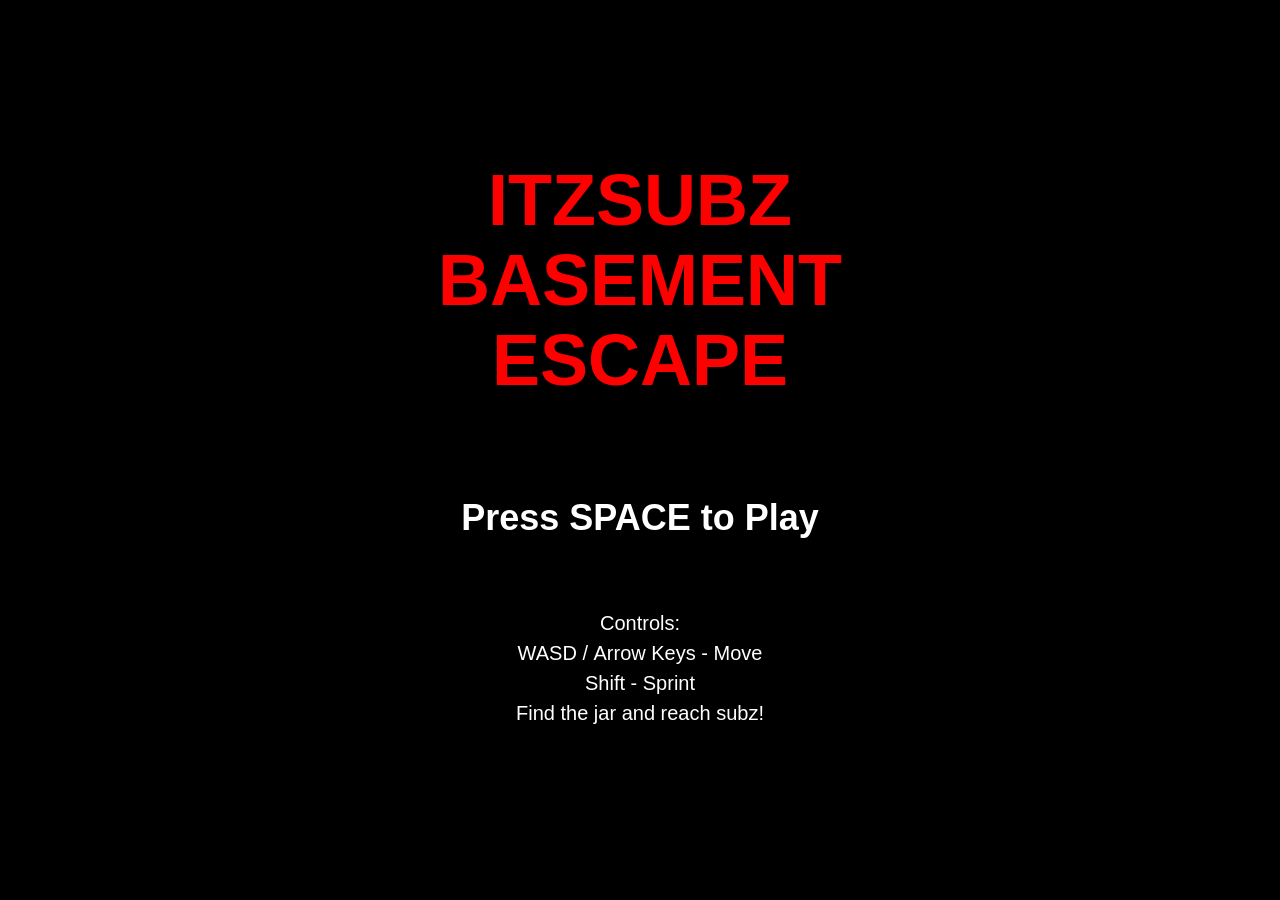
==== index.html @ 674387fd "subz super cool game" ====
<!DOCTYPE html>
<html lang="en">
<head>
    <meta charset="UTF-8">
    <meta name="viewport" content="width=device-width, initial-scale=1.0">
    <title>Itzsubz Basement Escape</title>
    <link rel="stylesheet" href="styles.css">
</head>
<body>
    <canvas id="gameCanvas"></canvas>
    <script src="game.js"></script>
</body>
</html>
---- styles.css ----
body {
    margin: 0;
    padding: 0;
    display: flex;
    justify-content: center;
    align-items: center;
    height: 100vh;
    background-color: #000;
    overflow: hidden;
}

canvas {
    width: 100vh;    /* Make width equal to viewport height for square */
    height: 100vh;   /* Fill viewport height */
    background-color: #000;
}
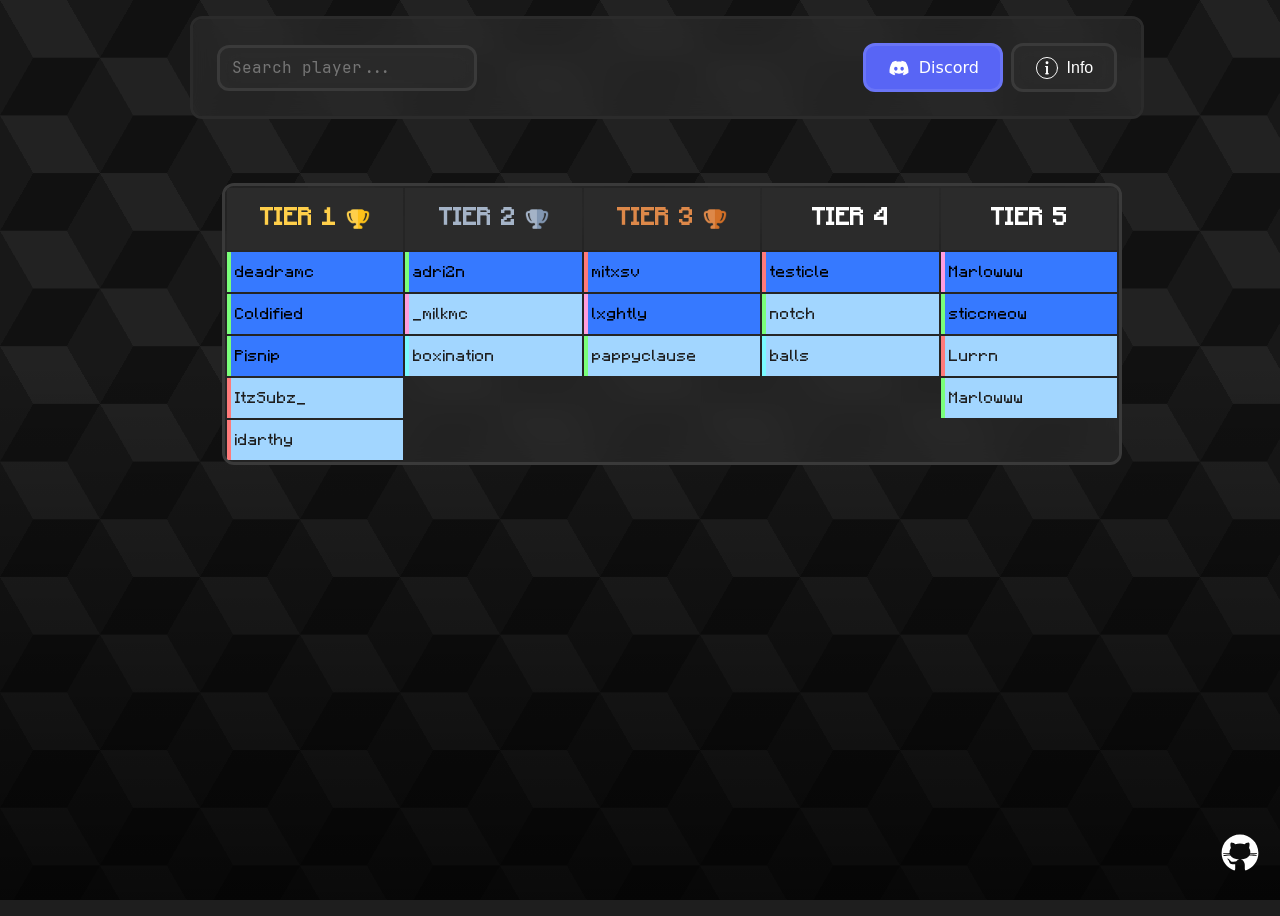
==== commit 863d13a8: "Initial commit" ====
--- a/index.html
+++ b/index.html
@@ -1,13 +1,46 @@
-<!DOCTYPE html>
-<html lang="en">
-<head>
-    <meta charset="UTF-8">
-    <meta name="viewport" content="width=device-width, initial-scale=1.0">
-    <title>Itzsubz Basement Escape</title>
-    <link rel="stylesheet" href="styles.css">
-</head>
-<body>
-    <canvas id="gameCanvas"></canvas>
-    <script src="game.js"></script>
-</body>
-</html>
+<!doctype html>
+<html lang="en">
+  <head>
+    <meta charset="UTF-8" />
+    <link rel="icon" type="image/png" href="public/favicon.png" />
+    <meta name="viewport" content="width=device-width, initial-scale=1.0" />
+    <title>Iron Vanilla Tierlist</title>
+    <link rel="stylesheet" href="style.css">
+    <style>
+      @font-face {
+        font-family: 'SearchFont';
+        src: url('public/fonts/search.woff2') format('woff2');
+      }
+      @font-face {
+        font-family: 'TableFont';
+        src: url('public/fonts/table.otf') format('opentype');
+      }
+    </style>
+  </head>
+  <body>
+    <div class="container"></div>
+    <div class="main-content">
+      <div class="header">
+        <div class="header-search-group">
+          <input id="search-input" type="text" placeholder="Search player..." />
+          <span id="error-message"></span>
+        </div>
+        <div class="header-buttons">
+          <a id="discord-btn" class="header-btn" href="https://discord.gg/TM4mq5Qzcw" target="_blank" rel="noopener">
+            <img src="public/discord.svg" alt="Discord" style="height: 24px; filter: brightness(0) invert(1);" />
+            Discord
+          </a>
+          <button id="info-btn" class="header-btn" onclick="window.showKitInfo()">
+            <img src="public/info.svg" alt="Info" style="height: 24px; filter: brightness(0) invert(1);" />
+            Info
+          </button>
+        </div>
+      </div>
+      <div id="app"></div>
+    </div>
+    <a id="github-btn" href="https://github.com/milkyV2" target="_blank" rel="noopener">
+      <img src="public/github.svg" alt="GitHub" style="height: 40px; filter: brightness(0) invert(1);" />
+    </a>
+    <script src="main.js"></script>
+  </body>
+</html>
--- a/style.css
+++ b/style.css
@@ -0,0 +1,817 @@
+:root {
+  font-family: Inter, system-ui, Avenir, Helvetica, Arial, sans-serif;
+  line-height: 1.5;
+  font-weight: 400;
+  background-color: #1e1e1e;
+  color: white;
+}
+
+body {
+  margin: 0;
+  min-width: 320px;
+  min-height: 100vh;
+  overflow-x: hidden;
+}
+
+.main-content {
+  width: 100%;
+  max-width: 900px;
+  margin: 0 auto;
+}
+
+.header {
+  width: 100%;
+  max-width: 100%;
+  margin: 0;
+  display: flex;
+  align-items: center;
+  justify-content: space-between;
+  gap: 1.5rem;
+  margin-bottom: 2rem;
+  margin-top: 1rem;
+  background: rgba(43, 43, 43, 0.7);
+  padding: 1.5rem;
+  border-radius: 12px;
+  border: 3px solid #2b2b2b;
+  backdrop-filter: blur(12px);
+  -webkit-backdrop-filter: blur(12px);
+  background-clip: padding-box;
+}
+
+.header-buttons {
+  display: flex;
+  gap: 0.5rem;
+}
+
+.header-btn {
+  padding: 0.6rem 1.3rem;
+  border-radius: 12px;
+  border: 3px solid #3a3a3a; 
+  background: rgba(43, 43, 43, 0.7);
+  color: #fff;
+  font-size: 1em;
+  cursor: pointer;
+  display: flex;
+  align-items: center;
+  gap: 0.5rem;
+  transition: background 0.2s;
+  text-decoration: none;
+  backdrop-filter: blur(12px);
+  -webkit-backdrop-filter: blur(12px);
+}
+
+.header-btn:hover {
+  background: rgba(43, 43, 43, 0.9); 
+}
+
+#app {
+  width: 100%;
+  max-width: 100%;
+  margin: 0;
+  padding: 2rem;
+  text-align: center;
+}
+
+table {
+  width: 100%;
+  max-width: 100%;
+  margin: 0 auto;
+  border-collapse: separate;
+  border-spacing: 2px;
+  background: rgba(43, 43, 43, 0.7);
+  border-radius: 12px;
+  overflow: hidden;
+  table-layout: fixed;
+  border: 3px solid #2b2b2b;
+  backdrop-filter: blur(12px);
+  -webkit-backdrop-filter: blur(12px);
+  background-clip: padding-box;
+}
+
+th {
+  padding: 0.75rem;
+  text-align: center;
+  font-size: 1.5em;
+  font-weight: bold;
+  background-color: #2b2b2b; 
+  border-bottom: 2px solid #2b2b2b; 
+  width: 20%;
+}
+
+td {
+  padding: 0.5rem; 
+  text-align: left;
+  border: none;
+  cursor: pointer;
+  transition: opacity 0.2s;
+  width: 20%;
+}
+
+td:hover {
+  opacity: 0.8;
+}
+
+/* Tier header colors */
+th:nth-child(1) { color: #ffcf4a; } /* Tier 1 - Gold */
+th:nth-child(2) { color: #a4b3c7; } /* Tier 2 - Silver */
+th:nth-child(3) { color: #dd8849; } /* Tier 3 - Bronze */
+th:nth-child(4) { color: #ffffff; } /* Tier 4 - Gray */
+th:nth-child(5) { color: #ffffff; } /* Tier 5 - Dark Gray */
+
+/* table colors */
+.tier-1 {
+  background-color: #3679ff;
+  color: black; 
+}
+
+.tier-0 {
+  background-color: #a2d6ff;
+  color: #1e1e1e;
+}
+
+table {
+  width: 100%;
+  max-width: 100%;
+  margin: 0 auto;
+  border-collapse: separate;
+  border-spacing: 2px;
+  background: rgba(53, 53, 53, 0.7); 
+  border-radius: 12px;
+  overflow: hidden;
+  table-layout: fixed;
+  border: 3px solid #2b2b2b;
+  backdrop-filter: blur(12px);
+  -webkit-backdrop-filter: blur(12px);
+  background-clip: padding-box;
+}
+
+td::before {
+  content: "";
+  display: inline-block;
+  width: 4px;
+  height: 100%;
+  background-color: transparent; 
+  position: absolute;
+  left: 0;
+  top: 0;
+}
+
+/* Region colors for the stripe */
+.region-NA::before {
+  background-color: #ff0000 !important;
+}
+
+.region-EU::before {
+  background-color: #00ff00 !important;
+}
+
+.region-AS::before {
+  background-color: #ff69b4 !important;
+}
+
+.region-OC::before {
+  background-color: #00ffff !important;
+}
+
+/* Unknown region: keep transparent (no color override needed) */
+
+td {
+  position: relative;
+  overflow: hidden;
+}
+
+.overlay {
+  position: fixed;
+  top: 0;
+  left: 0;
+  width: 100%;
+  height: 100%;
+  background: rgba(0, 0, 0, 0.7);
+  backdrop-filter: blur(5px);
+  display: none;
+  z-index: 999;
+  opacity: 0;
+  transition: opacity 0.3s ease, backdrop-filter 0.3s ease;
+}
+
+.overlay.active {
+  opacity: 1;
+  backdrop-filter: blur(10px);
+}
+
+.info-tab {
+  position: fixed;
+  top: 60%; 
+  left: 50%;
+  transform: translate(-50%, -50%);
+  background-color: #333;
+  padding: 1rem;
+  border-radius: 12px;
+  border: 3px solid #2b2b2b;
+  box-shadow: 0 12px 24px rgba(0, 0, 0, 0.5);
+  z-index: 1000;
+  display: none;
+  opacity: 0;
+  transition: all 0.4s cubic-bezier(0.175, 0.885, 0.32, 1.275);
+}
+
+.info-tab.active {
+  opacity: 1;
+  top: 50%;
+}
+
+@keyframes fadeIn {
+  from {
+    opacity: 0;
+    transform: translate(-50%, 20px);
+  }
+  to {
+    opacity: 1;
+    transform: translate(-50%, 0);
+  }
+}
+
+.info-tab {
+  position: fixed;
+  top: 50%;
+  left: 50%;
+  transform: translate(-50%, -50%);
+  background-color: #333;
+  padding: 1rem;
+  border-radius: 12px;
+  border: 3px solid #2b2b2b;
+  box-shadow: 0 12px 24px rgba(0, 0, 0, 0.5);
+  z-index: 1000;
+  display: none;
+  animation: fadeIn 0.3s ease-out;
+  font-size: 1.5em;
+  text-align: center;
+  min-width: 320px;
+  min-height: 240px;
+  backdrop-filter: blur(12px);
+  -webkit-backdrop-filter: blur(12px);
+  background-clip: padding-box;
+  line-height: 1.6; 
+}
+
+.info-tab div {
+  margin-bottom: 1rem; 
+}
+
+.info-tab img {
+  width: 128px;
+  height: 128px;
+  border-radius: 50%;
+  margin-bottom: 15px;
+  background-color: #2d2d2d;
+  border: 2px solid transparent;
+}
+
+/* i kinda messed up so ur stuck with this */
+.info-tab.region-NA img {
+  border-color: #ff0000;
+}
+
+.info-tab.region-EU img {
+  border-color: #00ff00;
+}
+
+.info-tab.region-AS img {
+  border-color: #ff69b4;
+}
+
+.info-tab.region-OC img {
+  border-color: #00ffff;
+}
+
+.info-tab div {
+  margin-bottom: 0.75rem; 
+}
+
+
+.info-tab img.kit-image {
+  border-radius: 0;
+  background-color: transparent;
+  width: 100%;
+  height: auto;
+  max-height: 100vh;
+  object-fit: contain;
+  margin: 0;
+  padding: 0;
+  border: none;
+}
+
+.info-tab {
+  background-color: transparent !important;
+  border: none !important;
+  box-shadow: none !important;
+  padding: 0 !important;
+  backdrop-filter: none !important;
+  -webkit-backdrop-filter: none !important;
+}
+
+.info-tab.kit-tab {
+  background-color: transparent !important;
+  border: none !important;
+  box-shadow: none !important;
+  padding: 0 !important;
+  backdrop-filter: none !important;
+  -webkit-backdrop-filter: none !important;
+}
+
+.info-tab.kit-tab img.kit-image {
+  border-radius: 0;
+  background-color: transparent;
+  width: 100%;
+  height: auto;
+  max-height: 100vh;
+  object-fit: contain;
+  margin: 0;
+  padding: 0;
+  border: none;
+}
+
+.region-text-NA {
+  color: white;
+  background-color: #ff0000;
+  padding: 0.15rem 0.35rem;
+  border-radius: 4px;
+  font-family: 'SearchFont', sans-serif;
+}
+
+.region-text-EU {
+  color: white;
+  background-color: #00ff00;
+  padding: 0.15rem 0.35rem;
+  border-radius: 4px;
+  font-family: 'SearchFont', sans-serif;
+}
+
+.region-text-AS {
+  color: white;
+  background-color: #ff69b4;
+  padding: 0.15rem 0.35rem;
+  border-radius: 4px;
+  font-family: 'SearchFont', sans-serif;
+}
+
+.region-text-OC {
+  color: white;
+  background-color: #00ffff;
+  padding: 0.15rem 0.35rem;
+  border-radius: 4px;
+  font-family: 'SearchFont', sans-serif;
+}
+
+.region-text-unknown {
+  color: white;
+  background-color: #2b2b2b;
+  padding: 0.15rem 0.35rem;
+  border-radius: 4px;
+  font-family: 'SearchFont', sans-serif;
+}
+
+.container {
+  width: 100%;
+  height: 100%;
+  position: fixed;
+  inset: 0;
+  z-index: -1;
+  pointer-events: none;
+  --s: 200px; 
+  --c1: #111111; 
+  --c2: #222222; 
+  --c3: #181818; 
+
+  background: repeating-conic-gradient(
+        from 30deg,
+        #0000 0 120deg,
+        var(--c3) 0 180deg
+      )
+      calc(0.5 * var(--s)) calc(0.5 * var(--s) * 0.577),
+    repeating-conic-gradient(
+      from 30deg,
+      var(--c1) 0 60deg,
+      var(--c2) 0 120deg,
+      var(--c3) 0 180deg
+    );
+  background-size: var(--s) calc(var(--s) * 0.577);
+}
+.container::after {
+  content: "";
+  position: absolute;
+  inset: 0;
+  z-index: 1;
+  pointer-events: none;
+  background: linear-gradient(to top, rgba(0,0,0,0.7) 0%, rgba(0,0,0,0.0) 60%);
+}
+
+@keyframes fadeIn {
+  from {
+    opacity: 0;
+    transform: translate(-50%, -40%);
+  }
+  to {
+    opacity: 1;
+    transform: translate(-50%, -50%);
+  }
+}
+
+
+.header-search-group {
+  display: flex;
+  align-items: center;
+  gap: 0.5rem;
+  width: 300px;
+}
+
+#search-input {
+  flex: 1;
+  padding: 0.6rem 0.75rem;
+  border-radius: 12px;
+  border: 3px solid #3a3a3a;
+  background: rgba(43, 43, 43, 0.7);
+  color: #fff;
+  font-family: 'SearchFont', sans-serif; 
+  font-size: 1em;
+  outline: none;
+  transition: border 0.2s;
+  backdrop-filter: blur(12px);
+  -webkit-backdrop-filter: blur(12px);
+  height: 100%;
+}
+
+table {
+  width: 100%;
+  max-width: 100%;
+  margin: 0 auto;
+  border-collapse: separate;
+  border-spacing: 2px;
+  background: rgba(43, 43, 43, 0.7);
+  border-radius: 12px;
+  overflow: hidden;
+  table-layout: fixed;
+  border: 3px solid #3a3a3a;
+  backdrop-filter: blur(12px);
+  -webkit-backdrop-filter: blur(12px);
+  background-clip: padding-box;
+  font-family: 'TableFont', sans-serif;
+}
+
+#discord-btn {
+  padding: 0.6rem 1.3rem;
+  border-radius: 12px; 
+  border: 3px solid #6a75f6; 
+  background: #5865F5;
+  color: #fff;
+  font-size: 1em;
+  cursor: pointer;
+  display: flex;
+  align-items: center;
+  gap: 0.5rem;
+  transition: background 0.2s;
+  text-decoration: none;
+  backdrop-filter: blur(12px);
+  -webkit-backdrop-filter: blur(12px);
+}
+
+#discord-btn:hover {
+  background: #4a55e0; 
+}
+
+#error-message {
+  color: #ff4a4a;
+  margin-left: 1rem;
+  font-size: 1em;
+  min-width: 120px;
+  display: inline-block;
+  vertical-align: middle;
+}
+
+#github-btn {
+  position: fixed;
+  bottom: 20px;
+  right: 20px;
+  background-color: transparent; 
+  padding: 0; 
+  border-radius: 0; 
+  border: none; 
+  backdrop-filter: none; 
+  -webkit-backdrop-filter: none;
+  transition: opacity 0.2s;
+  z-index: 1000;
+}
+
+#github-btn:hover {
+  opacity: 0.8;
+}
+
+
+/* Tier text styling */
+.tier-text {
+  padding: 0.1rem 0.2rem; 
+  border-radius: 3px; 
+  display: inline-block;
+  font-family: 'SearchFont', sans-serif;
+}
+
+.region-text-NA,
+.region-text-EU,
+.region-text-AS,
+.region-text-OC,
+.region-text-unknown {
+  padding: 0.1rem 0.2rem; 
+  border-radius: 3px;
+}
+
+.tier-ht1 {
+  background-color: #ffcf4a;
+  color: white;
+}
+
+.tier-lt1 {
+  background-color: #2b2b2b;
+  color: #ffcf4a;
+}
+
+.tier-ht2 {
+  background-color: #a4b3c7;
+  color: white;
+}
+
+.tier-lt2 {
+  background-color: #2b2b2b;
+  color: #a4b3c7;
+}
+
+.tier-ht3 {
+  background-color: #dd8849;
+  color: white;
+}
+
+.tier-lt3 {
+  background-color: #2b2b2b;
+  color: #dd8849;
+}
+
+.tier-lt4, .tier-lt5 {
+  background-color: #2b2b2b;
+  color: white;
+}
+
+
+.region-NA::before {
+  background-color: #ff7a7a !important; 
+}
+
+.region-EU::before {
+  background-color: #7aff7a !important; 
+}
+
+.region-AS::before {
+  background-color: #ff9dde !important; 
+}
+
+.region-OC::before {
+  background-color: #7af9ff !important; 
+}
+
+
+.region-text-NA {
+  background-color: #ff7a7a;
+}
+
+.region-text-EU {
+  background-color: #7aff7a;
+}
+
+.region-text-AS {
+  background-color: #ff9dde;
+}
+
+.region-text-OC {
+  background-color: #7af9ff;
+}
+
+
+.info-tab.region-NA img {
+  border-color: #ff7a7a;
+}
+
+.info-tab.region-EU img {
+  border-color: #7aff7a;
+}
+
+.info-tab.region-AS img {
+  border-color: #ff9dde;
+}
+
+.info-tab.region-OC img {
+  border-color: #7af9ff;
+}
+
+
+.info-tab img.kit-image {
+  border-radius: 0;
+  background-color: transparent;
+  max-width: 80%;
+  max-height: 60vh;
+  margin: 0 auto;
+  display: block;
+}
+
+.region-text-unknown {
+  color: white;
+  background-color: #2b2b2b;
+  padding: 0.15rem 0.35rem;
+  border-radius: 4px;
+  font-family: 'SearchFont', sans-serif;
+}
+
+.container {
+  width: 100%;
+  height: 100%;
+  position: fixed;
+  inset: 0;
+  z-index: -1;
+  pointer-events: none;
+  --s: 200px; 
+  --c1: #111111; 
+  --c2: #222222; 
+  --c3: #181818; 
+
+  background: repeating-conic-gradient(
+        from 30deg,
+        #0000 0 120deg,
+        var(--c3) 0 180deg
+      )
+      calc(0.5 * var(--s)) calc(0.5 * var(--s) * 0.577),
+    repeating-conic-gradient(
+      from 30deg,
+      var(--c1) 0 60deg,
+      var(--c2) 0 120deg,
+      var(--c3) 0 180deg
+    );
+  background-size: var(--s) calc(var(--s) * 0.577);
+}
+.container::after {
+  content: "";
+  position: absolute;
+  inset: 0;
+  z-index: 1;
+  pointer-events: none;
+  background: linear-gradient(to top, rgba(0,0,0,0.7) 0%, rgba(0,0,0,0.0) 60%);
+}
+
+@keyframes fadeIn {
+  from {
+    opacity: 0;
+    transform: translate(-50%, -40%);
+  }
+  to {
+    opacity: 1;
+    transform: translate(-50%, -50%);
+  }
+}
+
+
+.header-search-group {
+  display: flex;
+  align-items: center;
+  gap: 0.5rem;
+  width: 300px;
+}
+
+#search-input {
+  flex: 1;
+  padding: 0.6rem 0.75rem;
+  border-radius: 12px;
+  border: 3px solid #3a3a3a;
+  background: rgba(43, 43, 43, 0.7);
+  color: #fff;
+  font-family: 'SearchFont', sans-serif; 
+  font-size: 1em;
+  outline: none;
+  transition: border 0.2s;
+  backdrop-filter: blur(12px);
+  -webkit-backdrop-filter: blur(12px);
+  height: 100%;
+}
+
+table {
+  width: 100%;
+  max-width: 100%;
+  margin: 0 auto;
+  border-collapse: separate;
+  border-spacing: 2px;
+  background: rgba(43, 43, 43, 0.7);
+  border-radius: 12px;
+  overflow: hidden;
+  table-layout: fixed;
+  border: 3px solid #3a3a3a;
+  backdrop-filter: blur(12px);
+  -webkit-backdrop-filter: blur(12px);
+  background-clip: padding-box;
+  font-family: 'TableFont', sans-serif;
+}
+
+#discord-btn {
+  padding: 0.6rem 1.3rem;
+  border-radius: 12px; 
+  border: 3px solid #6a75f6; 
+  background: #5865F5;
+  color: #fff;
+  font-size: 1em;
+  cursor: pointer;
+  display: flex;
+  align-items: center;
+  gap: 0.5rem;
+  transition: background 0.2s;
+  text-decoration: none;
+  backdrop-filter: blur(12px);
+  -webkit-backdrop-filter: blur(12px);
+}
+
+#discord-btn:hover {
+  background: #4a55e0; 
+}
+
+#error-message {
+  color: #ff4a4a;
+  margin-left: 1rem;
+  font-size: 1em;
+  min-width: 120px;
+  display: inline-block;
+  vertical-align: middle;
+}
+
+#github-btn {
+  position: fixed;
+  bottom: 20px;
+  right: 20px;
+  background-color: transparent; 
+  padding: 0; 
+  border-radius: 0; 
+  border: none; 
+  backdrop-filter: none; 
+  -webkit-backdrop-filter: none;
+  transition: opacity 0.2s;
+  z-index: 1000;
+}
+
+#github-btn:hover {
+  opacity: 0.8;
+}
+
+
+
+.tier-text {
+  padding: 0.1rem 0.2rem; 
+  border-radius: 3px; 
+  display: inline-block;
+  font-family: 'SearchFont', sans-serif;
+}
+
+.region-text-NA,
+.region-text-EU,
+.region-text-AS,
+.region-text-OC,
+.region-text-unknown {
+  padding: 0.1rem 0.2rem; 
+  border-radius: 3px; 
+}
+
+.tier-ht1 {
+  background-color: #ffcf4a;
+  color: white;
+}
+
+.tier-lt1 {
+  background-color: #2b2b2b;
+  color: #ffcf4a;
+}
+
+.tier-ht2 {
+  background-color: #a4b3c7;
+  color: white;
+}
+
+.tier-lt2 {
+  background-color: #2b2b2b;
+  color: #a4b3c7;
+}
+
+.tier-ht3 {
+  background-color: #dd8849;
+  color: white;
+}
+
+.tier-lt3 {
+  background-color: #2b2b2b;
+  color: #dd8849;
+}
+
+.tier-lt4, .tier-lt5 {
+  background-color: #2b2b2b;
+  color: white;
+}
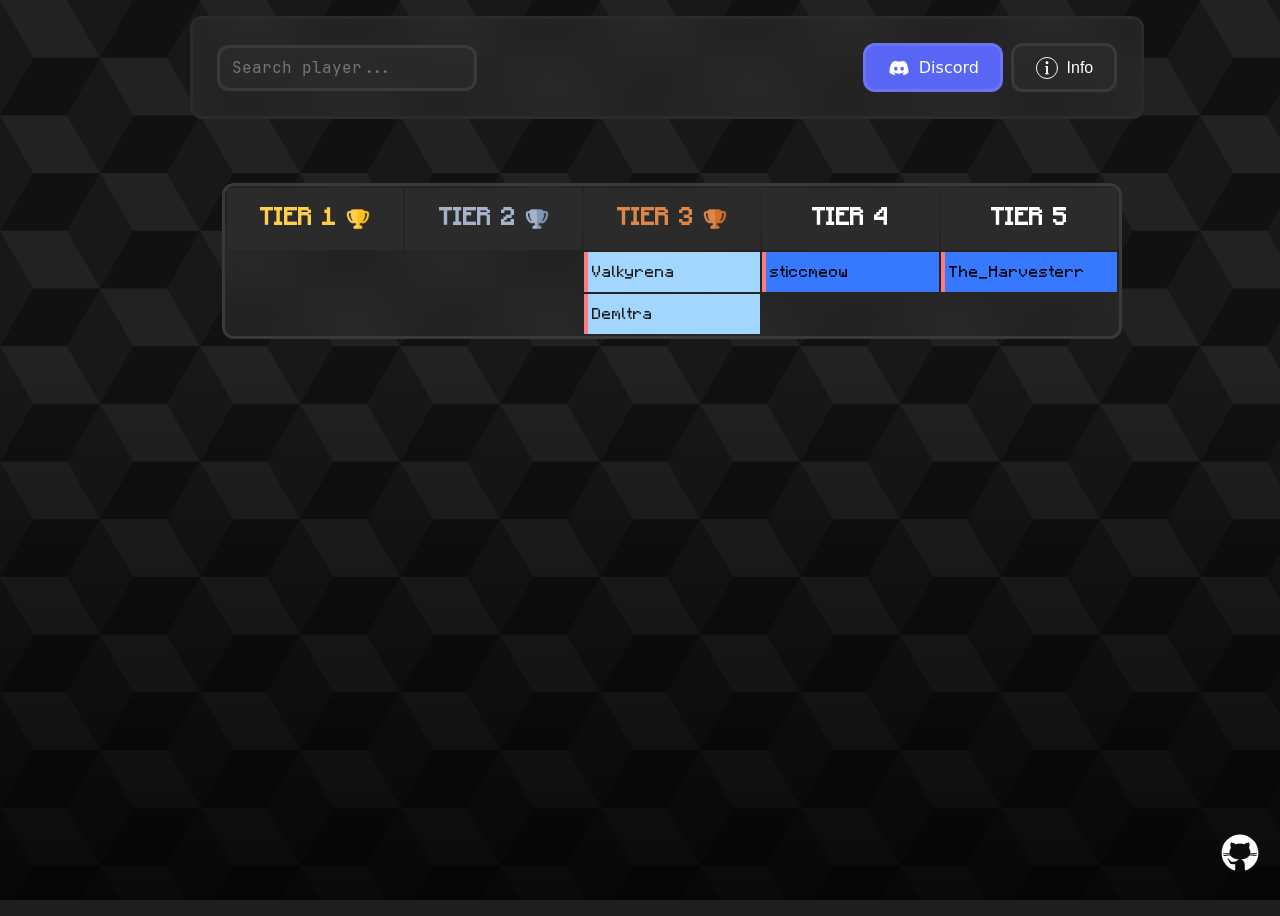
==== commit a5978290: "Update index.html" ====
--- a/index.html
+++ b/index.html
@@ -1,6 +1,9 @@
 <!doctype html>
 <html lang="en">
   <head>
+    <meta property="og:title" content="IVTL - Rankings" />
+    <meta property="og:description" content="View the rankings of the best Iron Vanilla PvPers!" />
+    <meta name="theme-color" content="#E8E8E8" />
     <meta charset="UTF-8" />
     <link rel="icon" type="image/png" href="public/favicon.png" />
     <meta name="viewport" content="width=device-width, initial-scale=1.0" />
@@ -43,4 +46,4 @@
     </a>
     <script src="main.js"></script>
   </body>
-</html>+</html>
